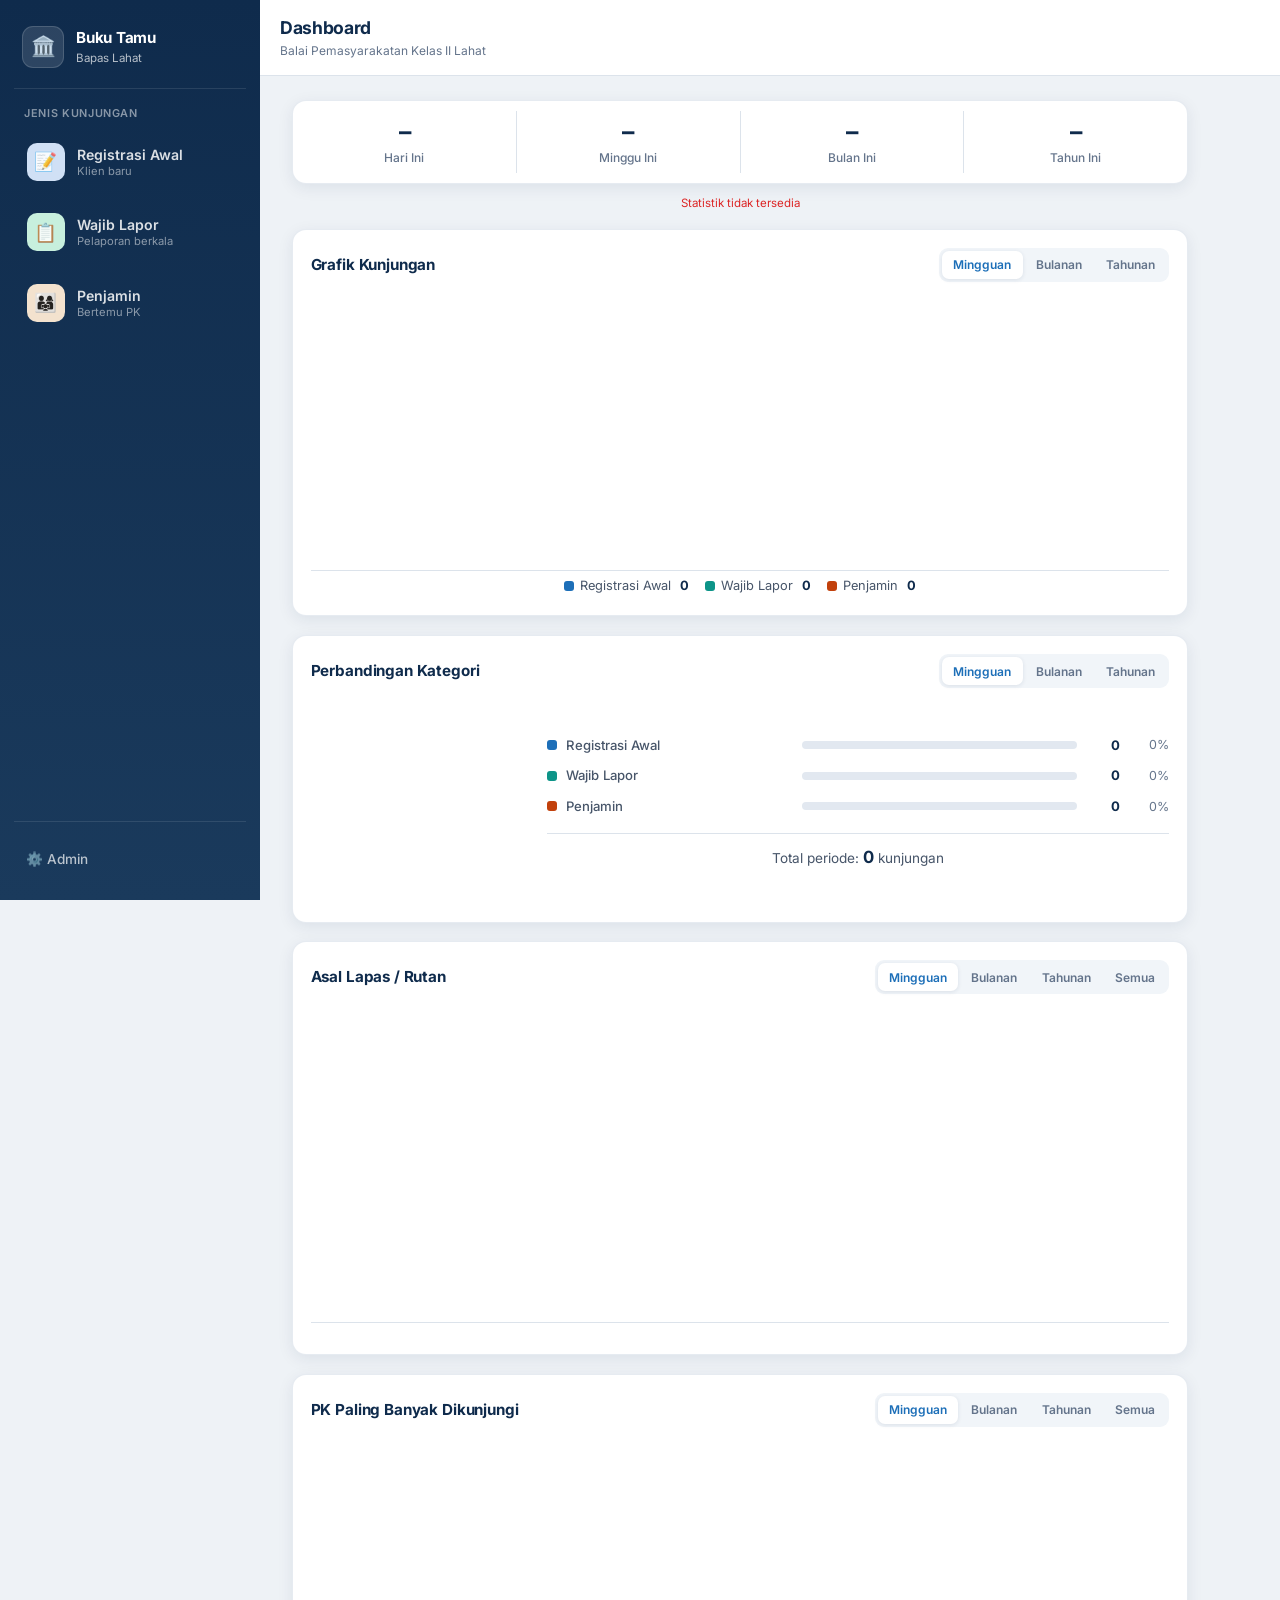
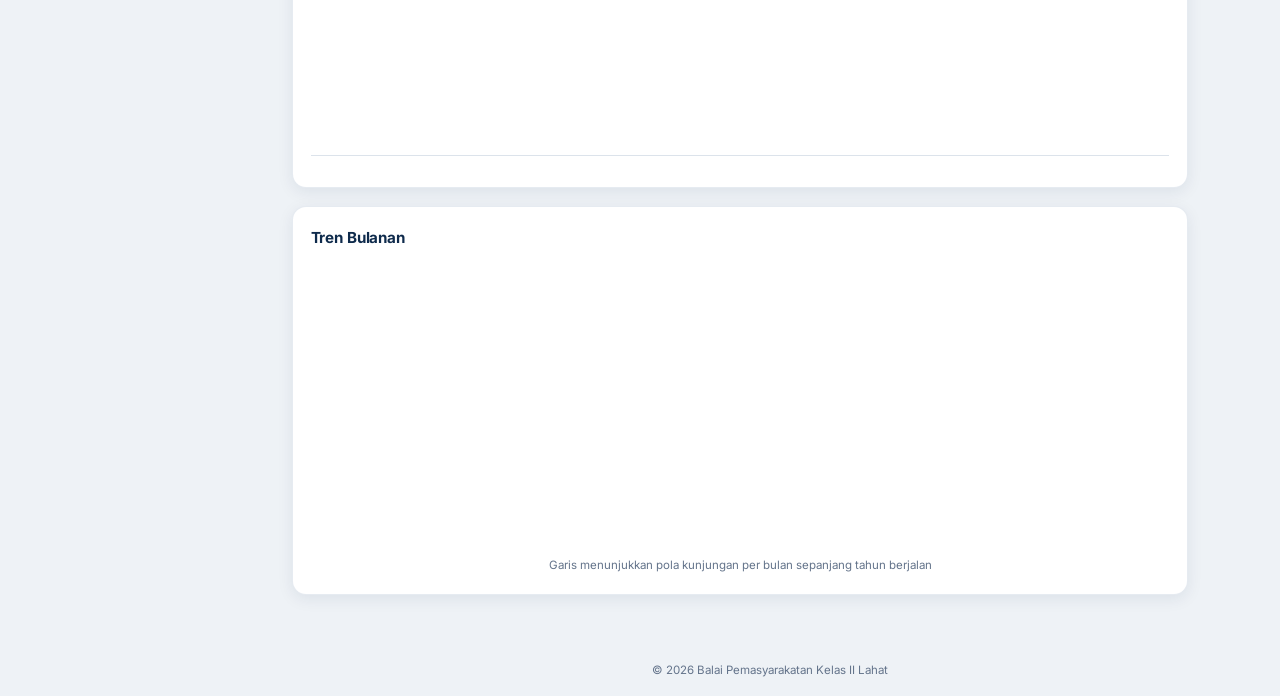
==== index.html @ 12217d88 "Add files via upload" ====
<!DOCTYPE html>
<html lang="id">
<head>
  <meta charset="UTF-8" />
  <meta name="viewport" content="width=device-width, initial-scale=1.0, maximum-scale=1.0" />
  <title>Buku Tamu Online - Bapas Lahat</title>
  <link rel="stylesheet" href="css/style.css" />
  <link rel="preconnect" href="https://fonts.googleapis.com">
  <link rel="preconnect" href="https://fonts.gstatic.com" crossorigin>
  <link href="https://fonts.googleapis.com/css2?family=Inter:wght@400;500;600;700&display=swap" rel="stylesheet">
  <script src="https://cdn.jsdelivr.net/npm/chart.js@4.4.1/dist/chart.umd.min.js"></script>
</head>
<body>
  <div class="layout">
    <!-- Sidebar kiri -->
    <aside class="sidebar" id="sidebar">
      <div class="sidebar-brand">
        <div class="logo-icon">🏛️</div>
        <div class="brand-text">
          <strong>Buku Tamu</strong>
          <span>Bapas Lahat</span>
        </div>
      </div>

      <p class="sidebar-section-label">Jenis Kunjungan</p>
      <nav class="sidebar-nav">
        <button type="button" class="side-nav-btn" data-type="registrasi">
          <span class="side-icon reg">📝</span>
          <span class="side-text">
            <span class="side-title">Registrasi Awal</span>
            <span class="side-desc">Klien baru</span>
          </span>
        </button>
        <button type="button" class="side-nav-btn" data-type="wajib-lapor">
          <span class="side-icon wajib">📋</span>
          <span class="side-text">
            <span class="side-title">Wajib Lapor</span>
            <span class="side-desc">Pelaporan berkala</span>
          </span>
        </button>
        <button type="button" class="side-nav-btn" data-type="keluarga">
          <span class="side-icon kel">👨‍👩‍👧</span>
          <span class="side-text">
            <span class="side-title">Penjamin</span>
            <span class="side-desc">Bertemu PK</span>
          </span>
        </button>
      </nav>

      <div class="sidebar-footer">
        <a href="admin/index.html" class="side-admin-link">⚙️ Admin</a>
      </div>
    </aside>

    <!-- Overlay mobile -->
    <div class="sidebar-overlay" id="sidebar-overlay"></div>

    <!-- Konten utama -->
    <div class="main-panel">
      <header class="topbar">
        <button type="button" class="menu-toggle" id="menu-toggle" aria-label="Menu">☰</button>
        <div class="topbar-title">
          <h1 id="page-title">Dashboard</h1>
          <p class="topbar-sub">Balai Pemasyarakatan Kelas II Lahat</p>
        </div>
      </header>

      <main class="main-content">
        <!-- Welcome / Dashboard -->
        <section id="welcome-screen" class="screen active">
          <div class="stats-bar" id="stats-bar">
            <div class="stat-item">
              <span class="stat-value" id="stat-today">–</span>
              <span class="stat-label">Hari Ini</span>
            </div>
            <div class="stat-divider"></div>
            <div class="stat-item">
              <span class="stat-value" id="stat-week">–</span>
              <span class="stat-label">Minggu Ini</span>
            </div>
            <div class="stat-divider"></div>
            <div class="stat-item">
              <span class="stat-value" id="stat-month">–</span>
              <span class="stat-label">Bulan Ini</span>
            </div>
            <div class="stat-divider"></div>
            <div class="stat-item">
              <span class="stat-value" id="stat-year">–</span>
              <span class="stat-label">Tahun Ini</span>
            </div>
          </div>
          <p class="stats-meta" id="stats-meta">Memuat statistik...</p>

          <div class="chart-card" id="chart-card">
            <div class="chart-header">
              <h3>Grafik Kunjungan</h3>
              <div class="period-tabs" id="period-tabs">
                <button type="button" class="period-tab active" data-period="week">Mingguan</button>
                <button type="button" class="period-tab" data-period="month">Bulanan</button>
                <button type="button" class="period-tab" data-period="year">Tahunan</button>
              </div>
            </div>
            <div class="chart-wrap">
              <canvas id="stats-chart"></canvas>
            </div>
            <div class="chart-legend-custom" id="chart-breakdown">
              <div class="bd-item">
                <span class="bd-dot" style="background:#1d6fb8"></span>
                <span class="bd-label">Registrasi Awal</span>
                <span class="bd-value" id="bd-reg">0</span>
              </div>
              <div class="bd-item">
                <span class="bd-dot" style="background:#0d9488"></span>
                <span class="bd-label">Wajib Lapor</span>
                <span class="bd-value" id="bd-wajib">0</span>
              </div>
              <div class="bd-item">
                <span class="bd-dot" style="background:#c2410c"></span>
                <span class="bd-label">Penjamin</span>
                <span class="bd-value" id="bd-kel">0</span>
              </div>
            </div>
          </div>

          <div class="chart-card" id="compare-card">
            <div class="chart-header">
              <h3>Perbandingan Kategori</h3>
              <div class="period-tabs" id="compare-tabs">
                <button type="button" class="period-tab active" data-compare="week">Mingguan</button>
                <button type="button" class="period-tab" data-compare="month">Bulanan</button>
                <button type="button" class="period-tab" data-compare="year">Tahunan</button>
              </div>
            </div>
            <div class="compare-body">
              <div class="chart-wrap chart-wrap-doughnut">
                <canvas id="compare-chart"></canvas>
              </div>
              <div class="compare-stats" id="compare-stats">
                <div class="cmp-row">
                  <span class="cmp-dot" style="background:#1d6fb8"></span>
                  <span class="cmp-name">Registrasi Awal</span>
                  <span class="cmp-bar-wrap"><span class="cmp-bar" id="cmp-bar-reg" style="background:#1d6fb8;width:0%"></span></span>
                  <span class="cmp-num" id="cmp-reg">0</span>
                  <span class="cmp-pct" id="cmp-pct-reg">0%</span>
                </div>
                <div class="cmp-row">
                  <span class="cmp-dot" style="background:#0d9488"></span>
                  <span class="cmp-name">Wajib Lapor</span>
                  <span class="cmp-bar-wrap"><span class="cmp-bar" id="cmp-bar-wajib" style="background:#0d9488;width:0%"></span></span>
                  <span class="cmp-num" id="cmp-wajib">0</span>
                  <span class="cmp-pct" id="cmp-pct-wajib">0%</span>
                </div>
                <div class="cmp-row">
                  <span class="cmp-dot" style="background:#c2410c"></span>
                  <span class="cmp-name">Penjamin</span>
                  <span class="cmp-bar-wrap"><span class="cmp-bar" id="cmp-bar-kel" style="background:#c2410c;width:0%"></span></span>
                  <span class="cmp-num" id="cmp-kel">0</span>
                  <span class="cmp-pct" id="cmp-pct-kel">0%</span>
                </div>
                <div class="cmp-total">
                  Total periode: <strong id="cmp-total">0</strong> kunjungan
                </div>
              </div>
            </div>
          </div>

          <!-- Statistik Lapas/Rutan -->
          <div class="chart-card" id="lapas-stats-card">
            <div class="chart-header">
              <h3>Asal Lapas / Rutan</h3>
              <div class="period-tabs" id="lapas-stats-tabs">
                <button type="button" class="period-tab active" data-lapas-period="week">Mingguan</button>
                <button type="button" class="period-tab" data-lapas-period="month">Bulanan</button>
                <button type="button" class="period-tab" data-lapas-period="year">Tahunan</button>
                <button type="button" class="period-tab" data-lapas-period="all">Semua</button>
              </div>
            </div>
            <div class="chart-wrap chart-wrap-pk">
              <canvas id="lapas-stats-chart"></canvas>
            </div>
            <div class="pk-rank-list" id="lapas-rank-list"></div>
          </div>

          <!-- Statistik PK -->
          <div class="chart-card" id="pk-stats-card">
            <div class="chart-header">
              <h3>PK Paling Banyak Dikunjungi</h3>
              <div class="period-tabs" id="pk-stats-tabs">
                <button type="button" class="period-tab active" data-pk-period="week">Mingguan</button>
                <button type="button" class="period-tab" data-pk-period="month">Bulanan</button>
                <button type="button" class="period-tab" data-pk-period="year">Tahunan</button>
                <button type="button" class="period-tab" data-pk-period="all">Semua</button>
              </div>
            </div>
            <div class="chart-wrap chart-wrap-pk">
              <canvas id="pk-stats-chart"></canvas>
            </div>
            <div class="pk-rank-list" id="pk-rank-list"></div>
          </div>

          <div class="chart-card" id="trend-card">
            <div class="chart-header">
              <h3>Tren Bulanan <span class="chart-year-label" id="trend-year-label"></span></h3>
            </div>
            <div class="chart-wrap chart-wrap-trend">
              <canvas id="trend-chart"></canvas>
            </div>
            <p class="trend-hint">Garis menunjukkan pola kunjungan per bulan sepanjang tahun berjalan</p>
          </div>
        </section>

        <!-- Form -->
        <section id="form-screen" class="screen">
          <div class="form-card">
            <div class="form-header">
              <button type="button" class="btn-back" id="btn-back">← Kembali ke Dashboard</button>
              <h2 id="form-title">Form Kunjungan</h2>
            </div>
            <form id="guest-form" autocomplete="off">
              <input type="hidden" id="tipe_kunjungan" name="tipe_kunjungan" />

              <div class="form-group">
                <label for="nama">Nama Lengkap <span class="required">*</span></label>
                <input type="text" id="nama" name="nama" required placeholder="Masukkan nama lengkap" />
              </div>

              <div class="form-group">
                <label for="no_hp">No. HP / WhatsApp</label>
                <input type="tel" id="no_hp" name="no_hp" placeholder="08xxxxxxxxxx" />
              </div>

              <div id="dynamic-fields"></div>

              <div class="form-group" id="pk-picker-wrap">
                <label>Pembimbing Kemasyarakatan (PK) <span class="required" id="pk-req-mark" style="display:none">*</span></label>
                <input type="hidden" id="pk_tujuan" name="pk_tujuan" value="" />
                <button type="button" class="pk-trigger" id="pk-trigger">
                  <div class="pk-trigger-empty" id="pk-trigger-empty">
                    <span class="pk-trigger-icon">👤</span>
                    <span>Pilih PK</span>
                  </div>
                  <div class="pk-trigger-selected" id="pk-trigger-selected" style="display:none">
                    <img id="pk-trigger-foto" src="" alt="" />
                    <span id="pk-trigger-name"></span>
                    <span class="pk-trigger-change">Ganti</span>
                  </div>
                </button>
              </div>

              <div class="form-group">
                <label for="keperluan">Keperluan / Tujuan <span class="required">*</span></label>
                <textarea id="keperluan" name="keperluan" rows="3" required placeholder="Jelaskan keperluan kunjungan..."></textarea>
              </div>

              <div class="form-group">
                <label for="catatan">Catatan Tambahan <span class="opt-label">(opsional)</span></label>
                <textarea id="catatan" name="catatan" rows="2" placeholder="Catatan lain jika ada..."></textarea>
              </div>

              <div class="form-group">
                <label>Foto Wajah Pengunjung <span class="required">*</span></label>
                <p class="field-hint">Ambil foto dengan kamera perangkat di loket (pengunjung tidak perlu punya HP)</p>
                <div class="camera-box" id="camera-box">
                  <video id="camera-video" autoplay playsinline muted></video>
                  <canvas id="camera-canvas" style="display:none"></canvas>
                  <img id="camera-preview" alt="Foto wajah" style="display:none" />
                  <div class="camera-placeholder" id="camera-placeholder">
                    <span>📷</span>
                    <p>Kamera belum aktif</p>
                  </div>
                </div>
                <div class="camera-actions">
                  <button type="button" class="btn-outline-sm" id="btn-start-camera">Aktifkan Kamera</button>
                  <button type="button" class="btn-outline-sm primary-outline" id="btn-capture" style="display:none">Ambil Foto</button>
                  <button type="button" class="btn-outline-sm" id="btn-retake" style="display:none">Ambil Ulang</button>
                </div>
                <input type="hidden" id="foto_wajah" name="foto_wajah" value="" />
              </div>

              <div class="form-group">
                <label>Tanda Tangan Pengunjung <span class="opt-label">(opsional)</span></label>
                <div class="sign-pad-wrap">
                  <canvas id="sign-pad" width="400" height="160"></canvas>
                  <div class="sign-pad-actions">
                    <button type="button" class="btn-outline-sm" id="sign-clear">Hapus Tanda Tangan</button>
                    <span class="sign-hint">Tanda tangani di kotak di atas (jari/mouse)</span>
                  </div>
                </div>
                <input type="hidden" id="tanda_tangan" name="tanda_tangan" value="" />
              </div>

              <div class="form-actions">
                <button type="submit" class="btn-submit">
                  <span class="btn-text">Simpan Data Kunjungan</span>
                  <span class="btn-loading" style="display:none">Menyimpan...</span>
                </button>
              </div>
            </form>
          </div>
        </section>

        <!-- Success -->
        <section id="success-screen" class="screen">
          <div class="success-card">
            <div class="success-icon">✓</div>
            <h2>Data Berhasil Disimpan</h2>
            <p id="success-message">Terima kasih. Data kunjungan Anda telah tercatat.</p>
            
            <div class="bukti-card" id="bukti-card">
              <div class="bukti-header">
                <strong>BUKTI KEDATANGAN</strong>
                <span>Bapas Kelas II Lahat</span>
              </div>
              <div class="success-info" id="success-info"></div>
              <div class="bukti-footer">
                <p>Kode: <strong id="bukti-kode">—</strong></p>
                <p class="bukti-note">Simpan atau cetak bukti ini sebagai tanda kehadiran.</p>
              </div>
            </div>

            <div class="bukti-actions">
              <button type="button" class="btn-primary" id="btn-print-bukti">🖨️ Cetak / Simpan PDF</button>
              <button type="button" class="btn-outline-full" id="btn-new">Kembali ke Dashboard</button>
            </div>
          </div>
        </section>
      </main>

      <footer class="footer">
        <p>© 2026 Balai Pemasyarakatan Kelas II Lahat</p>
      </footer>
    </div>
  </div>

  <!-- PK Popup Modal -->
  <div class="pk-modal" id="pk-modal" aria-hidden="true">
    <div class="pk-modal-backdrop" id="pk-modal-backdrop"></div>
    <div class="pk-modal-sheet">
      <div class="pk-modal-header">
        <h3>Pilih Pembimbing Kemasyarakatan</h3>
        <button type="button" class="pk-modal-close" id="pk-modal-close" aria-label="Tutup">×</button>
      </div>
      <div class="pk-carousel" id="pk-carousel">
        <button type="button" class="pk-nav pk-nav-prev" id="pk-prev" aria-label="Sebelumnya">‹</button>
        <div class="pk-slide-area">
          <div class="pk-slide-inner" id="pk-slide-inner">
            <div class="pk-slide-foto-wrap">
              <img id="pk-slide-foto" src="" alt="" />
              <div class="pk-slide-fallback" id="pk-slide-fallback"></div>
            </div>
            <p class="pk-slide-name" id="pk-slide-name"></p>
            <p class="pk-slide-counter" id="pk-slide-counter"></p>
          </div>
        </div>
        <button type="button" class="pk-nav pk-nav-next" id="pk-next" aria-label="Berikutnya">›</button>
      </div>
      <div class="pk-dots" id="pk-dots"></div>
      <button type="button" class="btn-submit pk-confirm" id="pk-confirm">Pilih PK Ini</button>
    </div>
  </div>

  <script src="js/config.js"></script>
  <script src="js/app.js"></script>
</body>
</html>
---- css/style.css ----
:root {
  --primary: #0f2b4c;
  --accent: #1d6fb8;
  --accent-soft: #e8f2fb;
  --success: #1a7a4c;
  --success-bg: #e6f6ee;
  --bg: #eef2f6;
  --card: #ffffff;
  --text: #1e293b;
  --text-secondary: #475569;
  --text-muted: #64748b;
  --border: #dce3eb;
  --shadow: 0 4px 16px rgba(15, 43, 76, 0.08);
  --shadow-lg: 0 12px 40px rgba(15, 43, 76, 0.15);
  --radius: 14px;
  --sidebar-w: 260px;
}

* { margin: 0; padding: 0; box-sizing: border-box; }
html { -webkit-text-size-adjust: 100%; }

body {
  font-family: 'Inter', -apple-system, BlinkMacSystemFont, 'Segoe UI', sans-serif;
  background: var(--bg);
  color: var(--text);
  min-height: 100vh;
  line-height: 1.55;
  font-size: 15px;
  -webkit-font-smoothing: antialiased;
}

/* ===== LAYOUT + SIDEBAR ===== */
.layout {
  display: flex;
  min-height: 100vh;
}

.sidebar {
  width: var(--sidebar-w);
  background: linear-gradient(180deg, #0f2b4c 0%, #1a3a5c 100%);
  color: white;
  display: flex;
  flex-direction: column;
  padding: 1.25rem 0.9rem;
  position: fixed;
  top: 0; left: 0; bottom: 0;
  z-index: 50;
  transition: transform 0.3s cubic-bezier(0.22, 1, 0.36, 1);
}

.sidebar-brand {
  display: flex;
  align-items: center;
  gap: 0.75rem;
  padding: 0.35rem 0.5rem 1.25rem;
  border-bottom: 1px solid rgba(255,255,255,0.1);
  margin-bottom: 1rem;
}
.sidebar-brand .logo-icon {
  width: 42px; height: 42px;
  background: rgba(255,255,255,0.12);
  border: 1px solid rgba(255,255,255,0.15);
  border-radius: 11px;
  display: flex; align-items: center; justify-content: center;
  font-size: 1.25rem;
  flex-shrink: 0;
}
.brand-text {
  display: flex;
  flex-direction: column;
  gap: 1px;
}
.brand-text strong {
  font-size: 0.95rem;
  font-weight: 700;
  letter-spacing: -0.02em;
}
.brand-text span {
  font-size: 0.72rem;
  opacity: 0.7;
}

.sidebar-section-label {
  font-size: 0.68rem;
  text-transform: uppercase;
  letter-spacing: 0.06em;
  opacity: 0.5;
  padding: 0 0.6rem;
  margin-bottom: 0.5rem;
  font-weight: 600;
}

.sidebar-nav {
  display: flex;
  flex-direction: column;
  gap: 0.4rem;
  flex: 1;
}

.side-nav-btn {
  display: flex;
  align-items: center;
  gap: 0.75rem;
  width: 100%;
  text-align: left;
  padding: 0.75rem 0.7rem;
  background: transparent;
  border: 1.5px solid transparent;
  border-radius: 11px;
  cursor: pointer;
  font-family: inherit;
  color: rgba(255,255,255,0.85);
  transition: all 0.18s;
}
.side-nav-btn:hover {
  background: rgba(255,255,255,0.1);
  color: white;
}
.side-nav-btn:active {
  transform: scale(0.98);
}
.side-nav-btn.active {
  background: rgba(255,255,255,0.14);
  border-color: rgba(255,255,255,0.2);
  color: white;
}

.side-icon {
  width: 38px; height: 38px;
  border-radius: 10px;
  display: flex; align-items: center; justify-content: center;
  font-size: 1.15rem;
  flex-shrink: 0;
}
.side-icon.reg { background: rgba(219, 234, 254, 0.95); }
.side-icon.wajib { background: rgba(209, 250, 229, 0.95); }
.side-icon.kel { background: rgba(255, 237, 213, 0.95); }

.side-text {
  display: flex;
  flex-direction: column;
  gap: 1px;
  min-width: 0;
}
.side-title {
  font-weight: 600;
  font-size: 0.88rem;
}
.side-desc {
  font-size: 0.7rem;
  opacity: 0.6;
}

.sidebar-footer {
  padding-top: 1rem;
  border-top: 1px solid rgba(255,255,255,0.1);
  margin-top: auto;
}
.side-admin-link {
  display: flex;
  align-items: center;
  gap: 0.5rem;
  padding: 0.65rem 0.7rem;
  color: rgba(255,255,255,0.7);
  text-decoration: none;
  font-size: 0.85rem;
  font-weight: 500;
  border-radius: 9px;
  transition: all 0.15s;
}
.side-admin-link:hover {
  background: rgba(255,255,255,0.1);
  color: white;
}

.sidebar-overlay {
  display: none;
  position: fixed;
  inset: 0;
  background: rgba(15, 43, 76, 0.45);
  z-index: 40;
  backdrop-filter: blur(2px);
}
.sidebar-overlay.show {
  display: block;
}

/* Main panel */
.main-panel {
  flex: 1;
  margin-left: var(--sidebar-w);
  min-height: 100vh;
  display: flex;
  flex-direction: column;
  max-width: 100%;
}

.topbar {
  background: white;
  border-bottom: 1px solid var(--border);
  padding: 0.9rem 1.25rem;
  display: flex;
  align-items: center;
  gap: 0.85rem;
  position: sticky;
  top: 0;
  z-index: 30;
}
.menu-toggle {
  display: none;
  width: 40px; height: 40px;
  border: 1.5px solid var(--border);
  background: #f8fafc;
  border-radius: 10px;
  font-size: 1.2rem;
  cursor: pointer;
  color: var(--text);
  font-family: inherit;
  align-items: center;
  justify-content: center;
}
.topbar-title h1 {
  font-size: 1.1rem;
  font-weight: 700;
  color: var(--primary);
  letter-spacing: -0.02em;
}
.topbar-sub {
  font-size: 0.75rem;
  color: var(--text-muted);
}

.main-content {
  flex: 1;
  padding: 1.25rem 1.25rem 1.5rem;
  max-width: 960px;
  width: 100%;
}

.screen { display: none; }
.screen.active {
  display: block;
  animation: fadeUp 0.35s cubic-bezier(0.22, 1, 0.36, 1);
}
@keyframes fadeUp {
  from { opacity: 0; transform: translateY(12px); }
  to { opacity: 1; transform: translateY(0); }
}


.footer {
  text-align: center;
  padding: 1rem;
  font-size: 0.72rem;
  color: var(--text-muted);
}

/* Mobile: sidebar drawer */
@media (max-width: 860px) {
  .sidebar {
    transform: translateX(-100%);
  }
  .sidebar.open {
    transform: translateX(0);
  }
  .main-panel {
    margin-left: 0;
  }
  .menu-toggle {
    display: flex;
  }
  .main-content {
    padding: 1rem;
  }
}

@media (min-width: 1100px) {
  .main-content {
    padding: 1.5rem 2rem 2rem;
  }
}

/* ===== Stats bar (welcome) ===== */
.stats-bar {
  display: flex;
  align-items: stretch;
  background: var(--card);
  border-radius: var(--radius);
  box-shadow: var(--shadow);
  border: 1px solid rgba(220,227,235,0.7);
  margin-bottom: 0.5rem;
  overflow: hidden;
}
.stat-item {
  flex: 1;
  display: flex;
  flex-direction: column;
  align-items: center;
  justify-content: center;
  padding: 0.85rem 0.35rem;
  gap: 0.15rem;
  min-width: 0;
}
.stat-value {
  font-size: 1.35rem;
  font-weight: 700;
  color: var(--primary);
  letter-spacing: -0.03em;
  line-height: 1.2;
}
.stat-label {
  font-size: 0.68rem;
  color: var(--text-muted);
  font-weight: 500;
  text-align: center;
  white-space: nowrap;
}
.stat-divider {
  width: 1px;
  background: var(--border);
  margin: 0.65rem 0;
  flex-shrink: 0;
}
.stats-meta {
  text-align: center;
  font-size: 0.72rem;
  color: var(--text-muted);
  margin-bottom: 1rem;
  min-height: 1em;
}
.stats-meta.error {
  color: #dc2626;
}

/* ===== Chart card ===== */
.chart-card {
  background: var(--card);
  border-radius: var(--radius);
  box-shadow: var(--shadow);
  border: 1px solid rgba(220,227,235,0.7);
  padding: 1.15rem 1.1rem 1.2rem;
  margin-bottom: 1.15rem;
}
.chart-header {
  display: flex;
  flex-wrap: wrap;
  align-items: center;
  justify-content: space-between;
  gap: 0.65rem;
  margin-bottom: 0.9rem;
}
.chart-header h3 {
  font-size: 0.95rem;
  font-weight: 700;
  color: var(--primary);
  letter-spacing: -0.01em;
}
.period-tabs {
  display: flex;
  background: #f1f5f9;
  border-radius: 9px;
  padding: 3px;
  gap: 2px;
}
.period-tab {
  border: none;
  background: transparent;
  padding: 0.4rem 0.7rem;
  font-size: 0.75rem;
  font-weight: 600;
  color: var(--text-muted);
  border-radius: 7px;
  cursor: pointer;
  font-family: inherit;
  transition: all 0.18s;
}
.period-tab:hover {
  color: var(--text);
}
.period-tab.active {
  background: white;
  color: var(--accent);
  box-shadow: 0 1px 4px rgba(15,43,76,0.1);
}
.chart-wrap {
  position: relative;
  width: 100%;
  height: 220px;
  margin-bottom: 0.85rem;
}
@media (min-width: 768px) {
  .chart-wrap { height: 260px; }
}
.chart-legend-custom {
  display: flex;
  flex-wrap: wrap;
  gap: 0.5rem 1rem;
  justify-content: center;
  padding-top: 0.35rem;
  border-top: 1px solid var(--border);
}
.bd-item {
  display: flex;
  align-items: center;
  gap: 0.4rem;
  font-size: 0.8rem;
}
.bd-dot {
  width: 10px;
  height: 10px;
  border-radius: 3px;
  flex-shrink: 0;
}
.bd-label {
  color: var(--text-secondary);
}
.bd-value {
  font-weight: 700;
  color: var(--primary);
  margin-left: 0.15rem;
}


@media (min-width: 768px) {
  .stats-bar {
    margin-bottom: 0.65rem;
  }
  .stat-value {
    font-size: 1.55rem;
  }
  .stat-label {
    font-size: 0.75rem;
  }
  .stat-item {
    padding: 1rem 0.5rem;
  }
}

/* ===== Welcome ===== */
.welcome-card {
  background: var(--card);
  border-radius: var(--radius);
  padding: 1.5rem 1.3rem;
  box-shadow: var(--shadow);
  border: 1px solid rgba(220,227,235,0.7);
}
.welcome-card h2 {
  font-size: 1.28rem;
  font-weight: 700;
  color: var(--primary);
  letter-spacing: -0.02em;
  margin-bottom: 0.2rem;
}
.welcome-text {
  color: var(--text-muted);
  margin-bottom: 1.3rem;
  font-size: 0.9rem;
}
.category-grid {
  display: flex;
  flex-direction: column;
  gap: 0.7rem;
}
.category-btn {
  display: flex;
  align-items: center;
  gap: 1rem;
  text-align: left;
  padding: 1rem 1.1rem;
  background: #f8fafc;
  border: 1.5px solid var(--border);
  border-radius: 11px;
  cursor: pointer;
  transition: all 0.2s ease;
  font-family: inherit;
  width: 100%;
}
.category-btn:hover {
  border-color: var(--accent);
  background: var(--accent-soft);
  box-shadow: 0 4px 14px rgba(29,111,184,0.12);
  transform: translateY(-1px);
}
.cat-icon-wrap {
  width: 44px; height: 44px;
  border-radius: 11px;
  display: flex; align-items: center; justify-content: center;
  font-size: 1.3rem;
  flex-shrink: 0;
}
.cat-icon-wrap.reg { background: #dbeafe; }
.cat-icon-wrap.wajib { background: #d1fae5; }
.cat-icon-wrap.kel { background: #ffedd5; }
.cat-text { display: flex; flex-direction: column; gap: 0.1rem; min-width: 0; }
.cat-title { font-weight: 600; font-size: 0.97rem; color: var(--text); }
.cat-desc { font-size: 0.8rem; color: var(--text-muted); }
.cat-arrow {
  margin-left: auto;
  color: var(--text-muted);
  font-size: 1.1rem;
  opacity: 0.45;
  transition: all 0.2s;
}
.category-btn:hover .cat-arrow { opacity: 1; color: var(--accent); transform: translateX(3px); }

/* ===== Form ===== */
.form-card {
  background: var(--card);
  border-radius: var(--radius);
  padding: 1.35rem 1.25rem 1.5rem;
  box-shadow: var(--shadow);
  border: 1px solid rgba(220,227,235,0.7);
}
.form-header {
  margin-bottom: 1.25rem;
  padding-bottom: 0.95rem;
  border-bottom: 1px solid var(--border);
}
.btn-back {
  background: none; border: none;
  color: var(--accent);
  font-size: 0.85rem; font-weight: 500;
  cursor: pointer; padding: 0;
  margin-bottom: 0.4rem;
  font-family: inherit;
}
.btn-back:hover { text-decoration: underline; }
.form-header h2 {
  font-size: 1.12rem;
  font-weight: 700;
  color: var(--primary);
  letter-spacing: -0.02em;
}
.form-group { margin-bottom: 1rem; }
.form-row {
  display: grid;
  grid-template-columns: 1fr 1fr;
  gap: 0.75rem;
}
@media (max-width: 420px) {
  .form-row { grid-template-columns: 1fr; }
}
label {
  display: block;
  font-size: 0.8rem;
  font-weight: 560;
  margin-bottom: 0.35rem;
  color: var(--text-secondary);
}
.required { color: #dc2626; }
.opt-label { font-weight: 400; color: var(--text-muted); }

input[type="text"],
input[type="tel"],
input[type="date"],
input[type="password"],
select,
textarea {
  width: 100%;
  padding: 0.72rem 0.9rem;
  border: 1.5px solid var(--border);
  border-radius: 9px;
  font-size: 0.92rem;
  font-family: inherit;
  color: var(--text);
  background: #fff;
  transition: border-color 0.18s, box-shadow 0.18s;
  appearance: none;
  -webkit-appearance: none;
}
input:hover, select:hover, textarea:hover { border-color: #b8c4d4; }
input:focus, select:focus, textarea:focus {
  outline: none;
  border-color: var(--accent);
  box-shadow: 0 0 0 3.5px rgba(29,111,184,0.13);
}
textarea { resize: vertical; min-height: 72px; }
select {
  background-image: url("data:image/svg+xml,%3Csvg xmlns='http://www.w3.org/2000/svg' width='12' height='12' viewBox='0 0 12 12'%3E%3Cpath fill='%2364748b' d='M6 8L1 3h10z'/%3E%3C/svg%3E");
  background-repeat: no-repeat;
  background-position: right 0.9rem center;
  padding-right: 2.2rem;
}

.form-actions { margin-top: 1.4rem; }

.btn-submit, .btn-primary {
  width: 100%;
  padding: 0.88rem 1.25rem;
  background: linear-gradient(180deg, #1a4a7a 0%, #0f2b4c 100%);
  color: white;
  border: none;
  border-radius: 10px;
  font-size: 0.95rem;
  font-weight: 600;
  cursor: pointer;
  font-family: inherit;
  transition: all 0.2s;
  box-shadow: 0 2px 8px rgba(15,43,76,0.25);
}
.btn-submit:hover, .btn-primary:hover {
  background: linear-gradient(180deg, #1d5588 0%, #143557 100%);
  box-shadow: 0 4px 14px rgba(15,43,76,0.3);
  transform: translateY(-1px);
}
.btn-submit:active, .btn-primary:active { transform: translateY(0); }
.btn-submit:disabled { opacity: 0.65; cursor: not-allowed; transform: none; box-shadow: none; }

/* ===== PK Trigger (on form) ===== */
.pk-trigger {
  width: 100%;
  padding: 0;
  border: 2px dashed var(--border);
  border-radius: 12px;
  background: #f8fafc;
  cursor: pointer;
  font-family: inherit;
  transition: all 0.2s;
  overflow: hidden;
  min-height: 64px;
}
.pk-trigger:hover {
  border-color: var(--accent);
  background: var(--accent-soft);
}
.pk-trigger.has-value {
  border-style: solid;
  border-color: var(--accent);
  background: #fff;
}
.pk-trigger-empty {
  display: flex;
  align-items: center;
  justify-content: center;
  gap: 0.5rem;
  padding: 1rem;
  color: var(--text-muted);
  font-weight: 500;
  font-size: 0.92rem;
}
.pk-trigger-icon { font-size: 1.3rem; }
.pk-trigger-selected {
  display: flex;
  align-items: center;
  gap: 0.85rem;
  padding: 0.55rem 0.9rem 0.55rem 0.55rem;
}
.pk-trigger-selected img {
  width: 48px; height: 48px;
  border-radius: 50%;
  object-fit: cover;
  object-position: center top;
  box-shadow: 0 2px 6px rgba(0,0,0,0.12);
}
.pk-trigger-selected span:first-of-type {
  font-weight: 600;
  font-size: 1rem;
  color: var(--text);
  flex: 1;
  text-align: left;
}
.pk-trigger-change {
  font-size: 0.78rem;
  color: var(--accent);
  font-weight: 500;
}

/* ===== Success ===== */
.success-card {
  background: var(--card);
  border-radius: var(--radius);
  padding: 2.1rem 1.4rem 1.7rem;
  text-align: center;
  box-shadow: var(--shadow);
  border: 1px solid rgba(220,227,235,0.7);
}
.success-icon {
  width: 64px; height: 64px;
  margin: 0 auto 1rem;
  background: var(--success-bg);
  border-radius: 50%;
  display: flex; align-items: center; justify-content: center;
  font-size: 1.8rem;
  color: var(--success);
  font-weight: 700;
}
.success-card h2 {
  color: var(--success);
  font-size: 1.22rem;
  font-weight: 700;
  margin-bottom: 0.35rem;
}
.success-card > p {
  color: var(--text-muted);
  margin-bottom: 1.15rem;
  font-size: 0.9rem;
}
.success-info {
  background: #f0fdf4;
  border: 1px solid #bbf7d0;
  border-radius: 10px;
  padding: 0.95rem 1.05rem;
  margin-bottom: 1.3rem;
  text-align: left;
  font-size: 0.875rem;
}
.success-info p {
  margin: 0.28rem 0;
  color: var(--text);
  display: flex; gap: 0.5rem;
}
.success-info strong {
  color: var(--success);
  min-width: 70px;
  font-weight: 600;
}

.footer {
  text-align: center;
  padding: 1rem;
  font-size: 0.72rem;
  color: var(--text-muted);
}

/* ===== PK MODAL / POPUP CAROUSEL ===== */
.pk-modal {
  position: fixed;
  inset: 0;
  z-index: 200;
  display: flex;
  align-items: flex-end;
  justify-content: center;
  pointer-events: none;
  opacity: 0;
  transition: opacity 0.25s ease;
}
.pk-modal.open {
  pointer-events: auto;
  opacity: 1;
}
.pk-modal-backdrop {
  position: absolute;
  inset: 0;
  background: rgba(15, 43, 76, 0.5);
  backdrop-filter: blur(4px);
}
.pk-modal-sheet {
  position: relative;
  width: 100%;
  max-width: 440px;
  background: white;
  border-radius: 20px 20px 0 0;
  padding: 1.2rem 1.25rem 1.5rem;
  box-shadow: var(--shadow-lg);
  transform: translateY(100%);
  transition: transform 0.32s cubic-bezier(0.22, 1, 0.36, 1);
  max-height: 92vh;
  overflow-y: auto;
}
.pk-modal.open .pk-modal-sheet {
  transform: translateY(0);
}

@media (min-width: 600px) {
  .pk-modal {
    align-items: center;
  }
  .pk-modal-sheet {
    border-radius: 18px;
    transform: translateY(24px) scale(0.96);
    max-width: 400px;
  }
  .pk-modal.open .pk-modal-sheet {
    transform: translateY(0) scale(1);
  }
}

.pk-modal-header {
  display: flex;
  justify-content: space-between;
  align-items: center;
  margin-bottom: 1.1rem;
}
.pk-modal-header h3 {
  font-size: 1.05rem;
  font-weight: 700;
  color: var(--primary);
}
.pk-modal-close {
  width: 34px; height: 34px;
  border: none;
  background: #f1f5f9;
  border-radius: 9px;
  font-size: 1.4rem;
  color: var(--text-muted);
  cursor: pointer;
  display: flex; align-items: center; justify-content: center;
  line-height: 1;
  transition: background 0.15s;
}
.pk-modal-close:hover { background: #e2e8f0; color: var(--text); }

/* Carousel */
.pk-carousel {
  display: flex;
  align-items: center;
  gap: 0.4rem;
  margin-bottom: 0.75rem;
}
.pk-nav {
  width: 40px; height: 40px;
  flex-shrink: 0;
  border: 1.5px solid var(--border);
  background: #f8fafc;
  border-radius: 50%;
  font-size: 1.5rem;
  color: var(--text-secondary);
  cursor: pointer;
  display: flex; align-items: center; justify-content: center;
  transition: all 0.15s;
  font-family: inherit;
  line-height: 1;
}
.pk-nav:hover {
  background: var(--accent-soft);
  border-color: var(--accent);
  color: var(--accent);
}
.pk-nav:active { transform: scale(0.92); }

.pk-slide-area {
  flex: 1;
  text-align: center;
  user-select: none;
  touch-action: pan-y;
  position: relative;
  overflow: hidden;
}
.pk-slide-foto-wrap {
  width: 160px;
  height: 160px;
  margin: 0 auto 0.85rem;
  border-radius: 50%;
  overflow: hidden;
  box-shadow: 0 6px 24px rgba(15,43,76,0.15);
  border: 4px solid #fff;
  background: #e2e8f0;
  position: relative;
}
@media (min-width: 400px) {
  .pk-slide-foto-wrap {
    width: 180px;
    height: 180px;
  }
}
.pk-slide-foto-wrap img {
  width: 100%;
  height: 100%;
  object-fit: cover;
  object-position: center top;
  display: block;
}
.pk-slide-fallback {
  position: absolute;
  inset: 0;
  display: none;
  align-items: center;
  justify-content: center;
  font-size: 2.5rem;
  font-weight: 700;
  color: white;
  background: #1d6fb8;
}
.pk-slide-name {
  font-size: 1.25rem;
  font-weight: 700;
  color: var(--primary);
  letter-spacing: -0.02em;
  margin-bottom: 0.2rem;
}
.pk-slide-counter {
  font-size: 0.8rem;
  color: var(--text-muted);
}


/* PK slide transition */
.pk-slide-area {
  position: relative;
  overflow: hidden;
}
.pk-slide-inner {
  transition: transform 0.35s cubic-bezier(0.22, 1, 0.36, 1), opacity 0.3s ease;
}
.pk-slide-inner.slide-out-left {
  transform: translateX(-40%);
  opacity: 0;
}
.pk-slide-inner.slide-out-right {
  transform: translateX(40%);
  opacity: 0;
}
.pk-slide-inner.slide-in-from-right {
  animation: slideInFromRight 0.35s cubic-bezier(0.22, 1, 0.36, 1);
}
.pk-slide-inner.slide-in-from-left {
  animation: slideInFromLeft 0.35s cubic-bezier(0.22, 1, 0.36, 1);
}
@keyframes slideInFromRight {
  from { transform: translateX(40%); opacity: 0; }
  to { transform: translateX(0); opacity: 1; }
}
@keyframes slideInFromLeft {
  from { transform: translateX(-40%); opacity: 0; }
  to { transform: translateX(0); opacity: 1; }
}
.pk-slide-foto-wrap {
  transition: transform 0.35s cubic-bezier(0.22, 1, 0.36, 1), opacity 0.3s ease;
}
.pk-slide-name {
  transition: opacity 0.25s ease, transform 0.3s ease;
}

.pk-dots {
  display: flex;
  justify-content: center;
  gap: 6px;
  flex-wrap: wrap;
  margin-bottom: 1.15rem;
  max-width: 100%;
  padding: 0 0.5rem;
}
.pk-dot {
  width: 8px; height: 8px;
  border-radius: 50%;
  background: #cbd5e1;
  border: none;
  padding: 0;
  cursor: pointer;
  transition: all 0.2s;
}
.pk-dot.active {
  background: var(--accent);
  width: 20px;
  border-radius: 4px;
}

.pk-confirm {
  margin-top: 0.25rem;
}

.chart-wrap-trend {
  height: 240px;
}
@media (min-width: 768px) {
  .chart-wrap-trend { height: 280px; }
}
.chart-year-label {
  font-weight: 500;
  color: var(--text-muted);
  font-size: 0.85rem;
}
.trend-hint {
  text-align: center;
  font-size: 0.72rem;
  color: var(--text-muted);
  margin-top: 0.35rem;
}

/* Perbandingan kategori */
.compare-body {
  display: flex;
  flex-direction: column;
  gap: 1rem;
}
@media (min-width: 640px) {
  .compare-body {
    flex-direction: row;
    align-items: center;
  }
  .chart-wrap-doughnut {
    flex: 0 0 200px;
    height: 200px !important;
  }
  .compare-stats {
    flex: 1;
  }
}
.chart-wrap-doughnut {
  height: 200px;
  max-width: 220px;
  margin: 0 auto;
}
.compare-stats {
  display: flex;
  flex-direction: column;
  gap: 0.65rem;
}
.cmp-row {
  display: grid;
  grid-template-columns: 12px 1fr 1.2fr 36px 42px;
  align-items: center;
  gap: 0.45rem;
  font-size: 0.82rem;
}
.cmp-dot {
  width: 10px;
  height: 10px;
  border-radius: 3px;
}
.cmp-name {
  color: var(--text-secondary);
  font-weight: 500;
  white-space: nowrap;
  overflow: hidden;
  text-overflow: ellipsis;
}
.cmp-bar-wrap {
  height: 8px;
  background: #e2e8f0;
  border-radius: 4px;
  overflow: hidden;
}
.cmp-bar {
  display: block;
  height: 100%;
  border-radius: 4px;
  transition: width 0.6s cubic-bezier(0.22, 1, 0.36, 1);
  min-width: 0;
}
.cmp-num {
  font-weight: 700;
  color: var(--primary);
  text-align: right;
}
.cmp-pct {
  color: var(--text-muted);
  text-align: right;
  font-size: 0.78rem;
}
.cmp-total {
  margin-top: 0.35rem;
  padding-top: 0.65rem;
  border-top: 1px solid var(--border);
  font-size: 0.85rem;
  color: var(--text-secondary);
  text-align: center;
}
.cmp-total strong {
  color: var(--primary);
  font-size: 1.05rem;
}

/* PK rank stats */
.chart-wrap-pk {
  height: 260px;
}
@media (min-width: 768px) {
  .chart-wrap-pk { height: 300px; }
}
.pk-rank-list {
  display: flex;
  flex-direction: column;
  gap: 0.45rem;
  margin-top: 0.75rem;
  padding-top: 0.75rem;
  border-top: 1px solid var(--border);
  max-height: 280px;
  overflow-y: auto;
}
.pk-rank-item {
  display: grid;
  grid-template-columns: 28px 1fr auto auto;
  align-items: center;
  gap: 0.55rem;
  padding: 0.4rem 0.35rem;
  border-radius: 8px;
  font-size: 0.84rem;
}
.pk-rank-item:hover {
  background: #f8fafc;
}
.pk-rank-no {
  width: 26px;
  height: 26px;
  border-radius: 7px;
  background: #f1f5f9;
  color: var(--text-muted);
  font-weight: 700;
  font-size: 0.75rem;
  display: flex;
  align-items: center;
  justify-content: center;
}
.pk-rank-item.top1 .pk-rank-no { background: #fef3c7; color: #b45309; }
.pk-rank-item.top2 .pk-rank-no { background: #e2e8f0; color: #475569; }
.pk-rank-item.top3 .pk-rank-no { background: #ffedd5; color: #c2410c; }
.pk-rank-name {
  font-weight: 600;
  color: var(--text);
}
.pk-rank-bar-wrap {
  width: 80px;
  height: 6px;
  background: #e2e8f0;
  border-radius: 3px;
  overflow: hidden;
}
@media (min-width: 500px) {
  .pk-rank-bar-wrap { width: 120px; }
}
.pk-rank-bar {
  height: 100%;
  background: var(--accent);
  border-radius: 3px;
  transition: width 0.5s ease;
}
.pk-rank-count {
  font-weight: 700;
  color: var(--primary);
  min-width: 1.5rem;
  text-align: right;
}
.pk-rank-empty {
  text-align: center;
  color: var(--text-muted);
  font-size: 0.85rem;
  padding: 1rem;
}

/* Signature pad */
.sign-pad-wrap {
  border: 1.5px solid var(--border);
  border-radius: 10px;
  overflow: hidden;
  background: #fafbfc;
}
#sign-pad {
  display: block;
  width: 100%;
  height: 160px;
  touch-action: none;
  cursor: crosshair;
  background: #fff;
}
.sign-pad-actions {
  display: flex;
  align-items: center;
  justify-content: space-between;
  gap: 0.5rem;
  padding: 0.5rem 0.65rem;
  background: #f8fafc;
  border-top: 1px solid var(--border);
  flex-wrap: wrap;
}
.btn-outline-sm {
  padding: 0.35rem 0.7rem;
  font-size: 0.78rem;
  font-weight: 500;
  border: 1.5px solid var(--border);
  background: white;
  border-radius: 7px;
  cursor: pointer;
  font-family: inherit;
  color: var(--text-secondary);
}
.btn-outline-sm:hover {
  border-color: #dc2626;
  color: #dc2626;
}
.sign-hint {
  font-size: 0.72rem;
  color: var(--text-muted);
}

/* Bukti kedatangan */
.bukti-card {
  text-align: left;
  border: 2px dashed #94a3b8;
  border-radius: 12px;
  padding: 1rem 1.1rem;
  margin-bottom: 1.25rem;
  background: #f8fafc;
}
.bukti-header {
  text-align: center;
  margin-bottom: 0.85rem;
  padding-bottom: 0.65rem;
  border-bottom: 1px solid var(--border);
}
.bukti-header strong {
  display: block;
  font-size: 1rem;
  color: var(--primary);
  letter-spacing: 0.04em;
}
.bukti-header span {
  font-size: 0.78rem;
  color: var(--text-muted);
}
.bukti-footer {
  margin-top: 0.75rem;
  padding-top: 0.65rem;
  border-top: 1px solid var(--border);
  font-size: 0.85rem;
}
.bukti-note {
  font-size: 0.75rem;
  color: var(--text-muted);
  margin-top: 0.35rem;
}
.bukti-actions {
  display: flex;
  flex-direction: column;
  gap: 0.55rem;
}
.btn-outline-full {
  width: 100%;
  padding: 0.8rem 1.25rem;
  background: white;
  color: var(--primary);
  border: 1.5px solid var(--border);
  border-radius: 10px;
  font-size: 0.95rem;
  font-weight: 600;
  cursor: pointer;
  font-family: inherit;
}
.btn-outline-full:hover {
  border-color: var(--accent);
  background: var(--accent-soft);
}

@media print {
  body * { visibility: hidden; }
  #bukti-card, #bukti-card * { visibility: visible; }
  #bukti-card {
    position: absolute;
    left: 0; top: 0;
    width: 100%;
    border: 2px solid #333;
    background: white;
    padding: 2rem;
  }
  .bukti-actions, .sidebar, .topbar, .footer { display: none !important; }
}

/* Camera capture */
.field-hint {
  font-size: 0.78rem;
  color: var(--text-muted);
  margin: -0.15rem 0 0.5rem;
}
.camera-box {
  position: relative;
  width: 100%;
  max-width: 320px;
  aspect-ratio: 3 / 4;
  background: #0f172a;
  border-radius: 12px;
  overflow: hidden;
  border: 2px solid var(--border);
  margin-bottom: 0.55rem;
}
#camera-video,
#camera-preview {
  width: 100%;
  height: 100%;
  object-fit: cover;
  display: block;
}
.camera-placeholder {
  position: absolute;
  inset: 0;
  display: flex;
  flex-direction: column;
  align-items: center;
  justify-content: center;
  color: rgba(255,255,255,0.6);
  gap: 0.35rem;
}
.camera-placeholder span { font-size: 2rem; }
.camera-placeholder p { font-size: 0.85rem; }
.camera-actions {
  display: flex;
  flex-wrap: wrap;
  gap: 0.45rem;
  margin-bottom: 0.25rem;
}
.btn-outline-sm.primary-outline {
  border-color: var(--accent);
  color: var(--accent);
  font-weight: 600;
}
.btn-outline-sm.primary-outline:hover {
  background: var(--accent-soft);
}
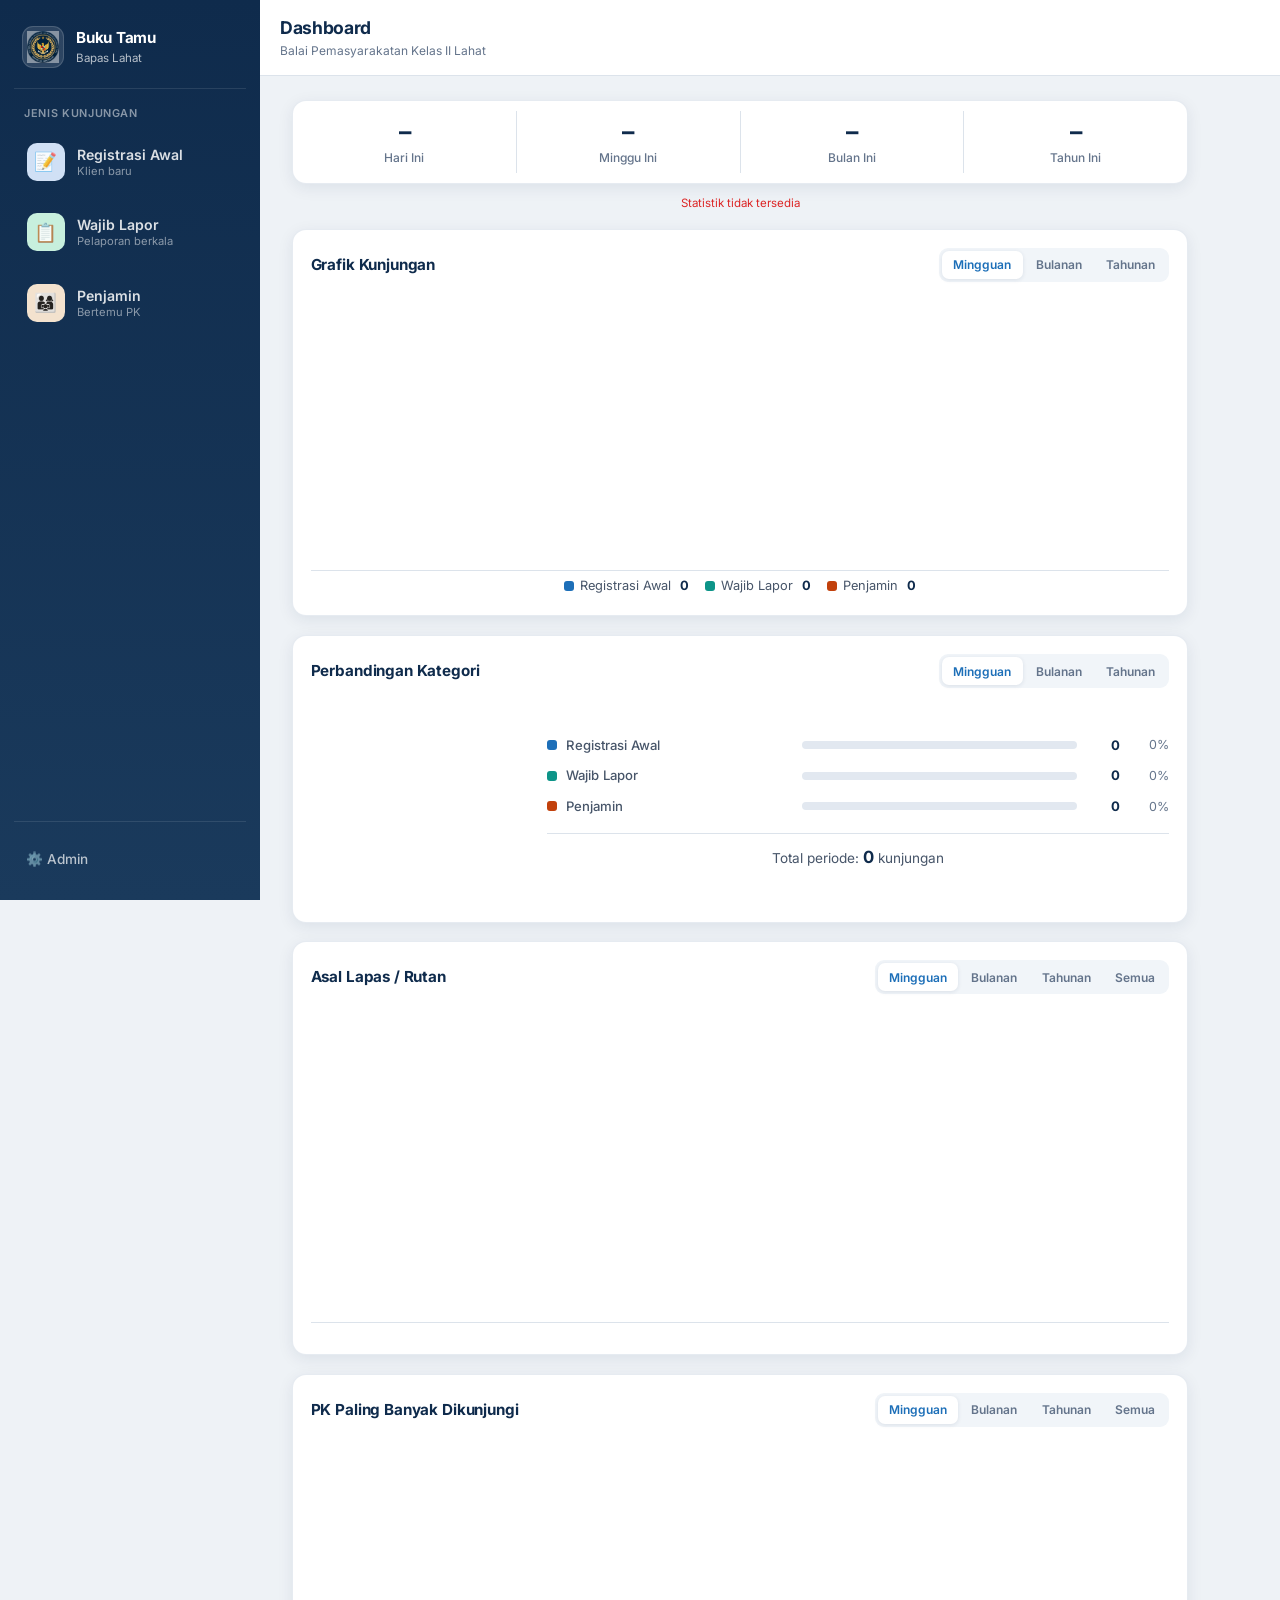
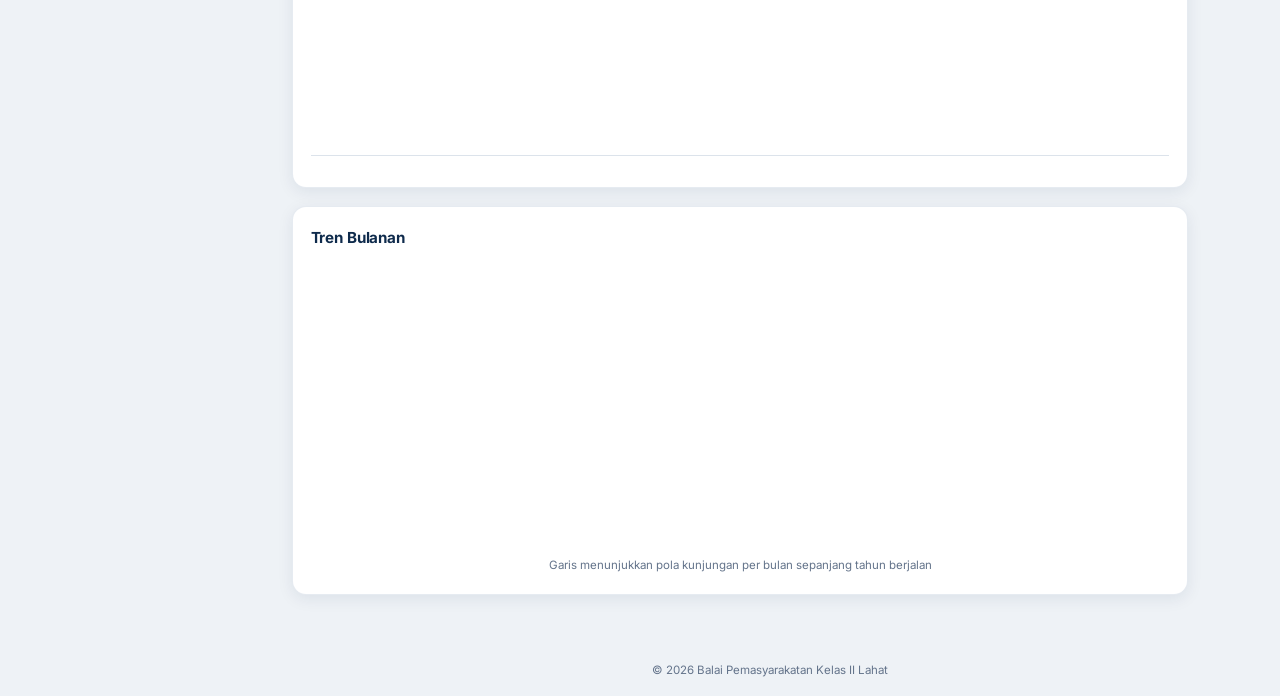
==== commit 722b8c58: "Add files via upload" ====
--- a/index.html
+++ b/index.html
@@ -15,7 +15,10 @@
     <!-- Sidebar kiri -->
     <aside class="sidebar" id="sidebar">
       <div class="sidebar-brand">
-        <div class="logo-icon">🏛️</div>
+        <div class="logo-icon">
+          <img src="img/logo.png" alt="Logo Bapas Lahat" class="logo-img"
+               onerror="this.style.display='none'; this.parentElement.classList.add('logo-fallback'); this.parentElement.textContent='🏛️';" />
+        </div>
         <div class="brand-text">
           <strong>Buku Tamu</strong>
           <span>Bapas Lahat</span>
@@ -257,38 +260,6 @@
                 <textarea id="catatan" name="catatan" rows="2" placeholder="Catatan lain jika ada..."></textarea>
               </div>
 
-              <div class="form-group">
-                <label>Foto Wajah Pengunjung <span class="required">*</span></label>
-                <p class="field-hint">Ambil foto dengan kamera perangkat di loket (pengunjung tidak perlu punya HP)</p>
-                <div class="camera-box" id="camera-box">
-                  <video id="camera-video" autoplay playsinline muted></video>
-                  <canvas id="camera-canvas" style="display:none"></canvas>
-                  <img id="camera-preview" alt="Foto wajah" style="display:none" />
-                  <div class="camera-placeholder" id="camera-placeholder">
-                    <span>📷</span>
-                    <p>Kamera belum aktif</p>
-                  </div>
-                </div>
-                <div class="camera-actions">
-                  <button type="button" class="btn-outline-sm" id="btn-start-camera">Aktifkan Kamera</button>
-                  <button type="button" class="btn-outline-sm primary-outline" id="btn-capture" style="display:none">Ambil Foto</button>
-                  <button type="button" class="btn-outline-sm" id="btn-retake" style="display:none">Ambil Ulang</button>
-                </div>
-                <input type="hidden" id="foto_wajah" name="foto_wajah" value="" />
-              </div>
-
-              <div class="form-group">
-                <label>Tanda Tangan Pengunjung <span class="opt-label">(opsional)</span></label>
-                <div class="sign-pad-wrap">
-                  <canvas id="sign-pad" width="400" height="160"></canvas>
-                  <div class="sign-pad-actions">
-                    <button type="button" class="btn-outline-sm" id="sign-clear">Hapus Tanda Tangan</button>
-                    <span class="sign-hint">Tanda tangani di kotak di atas (jari/mouse)</span>
-                  </div>
-                </div>
-                <input type="hidden" id="tanda_tangan" name="tanda_tangan" value="" />
-              </div>
-
               <div class="form-actions">
                 <button type="submit" class="btn-submit">
                   <span class="btn-text">Simpan Data Kunjungan</span>
--- a/css/style.css
+++ b/css/style.css
@@ -1296,3 +1296,22 @@
 .btn-outline-sm.primary-outline:hover {
   background: var(--accent-soft);
 }
+
+.logo-icon {
+  overflow: hidden;
+  padding: 0;
+}
+.logo-icon .logo-img {
+  width: 100%;
+  height: 100%;
+  object-fit: contain;
+  display: block;
+  padding: 4px;
+}
+.logo-icon.logo-fallback {
+  display: flex;
+  align-items: center;
+  justify-content: center;
+  font-size: 1.25rem;
+  padding: 0;
+}
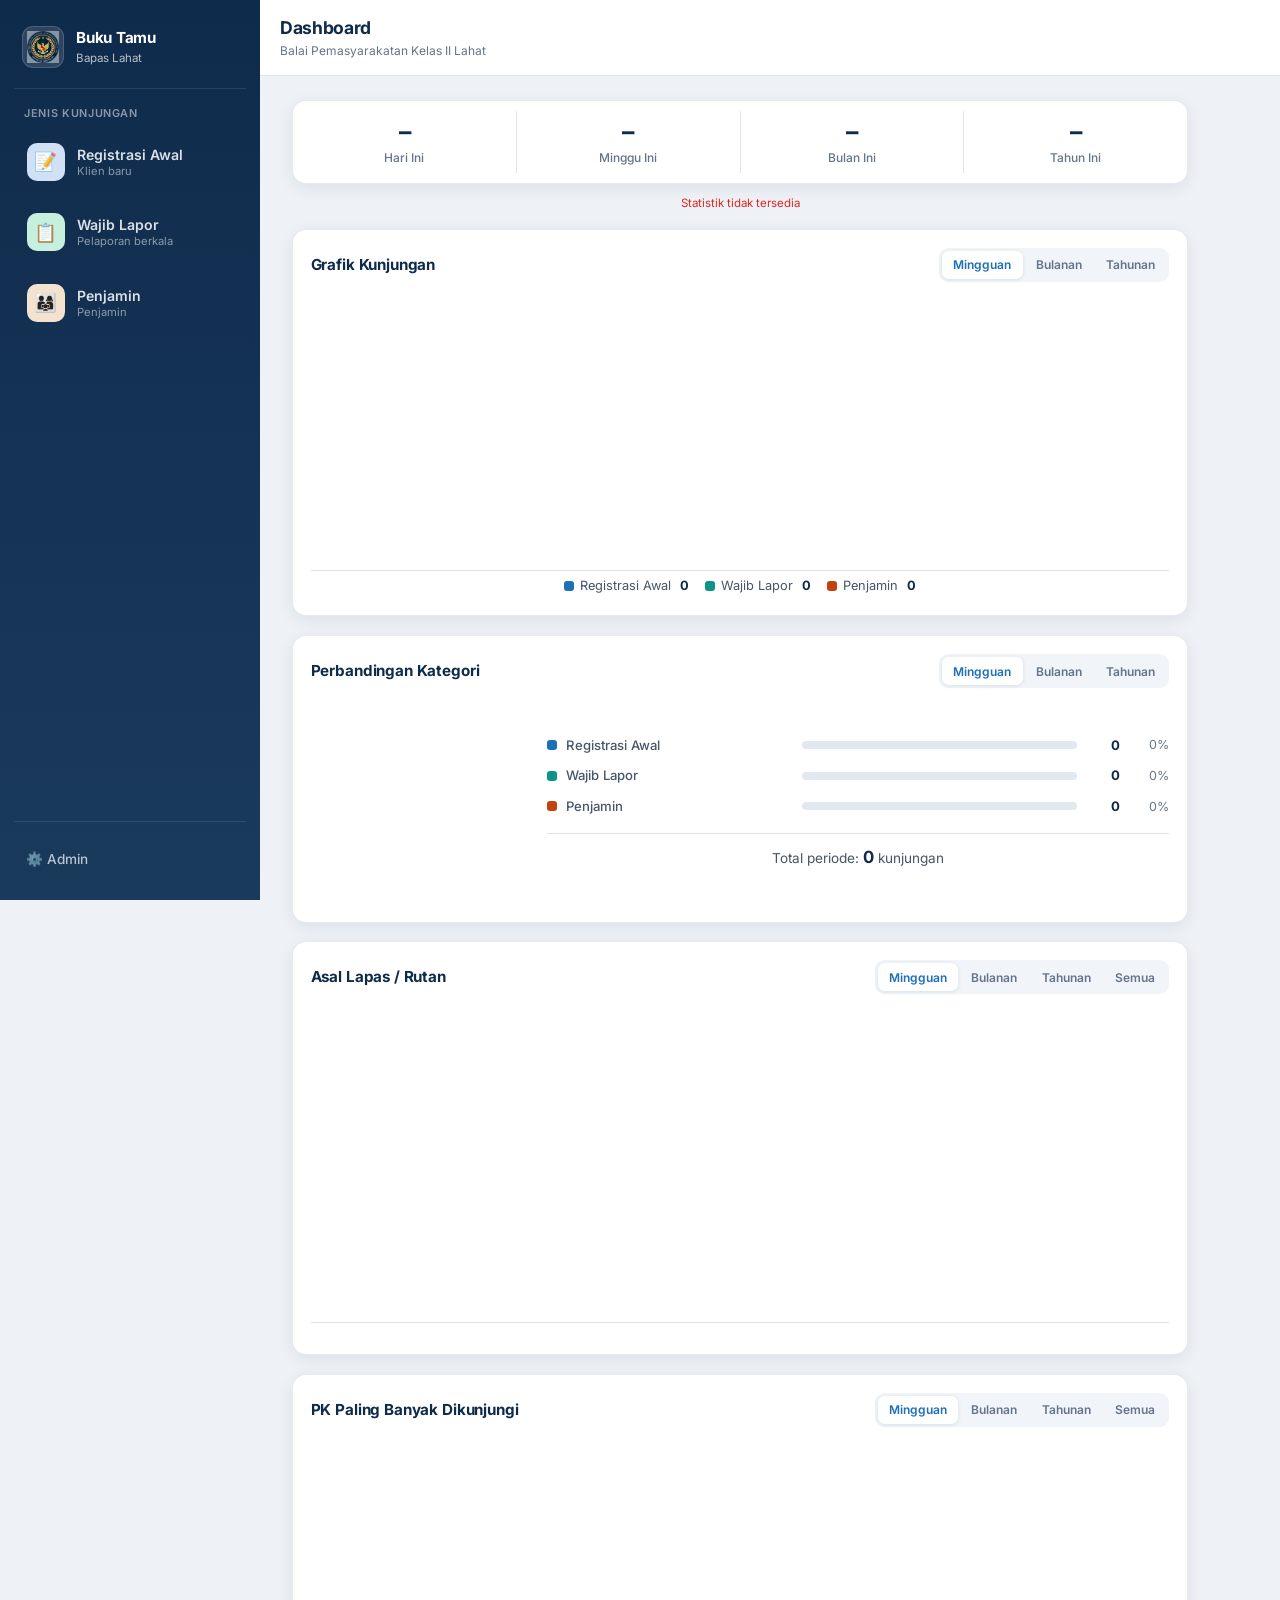
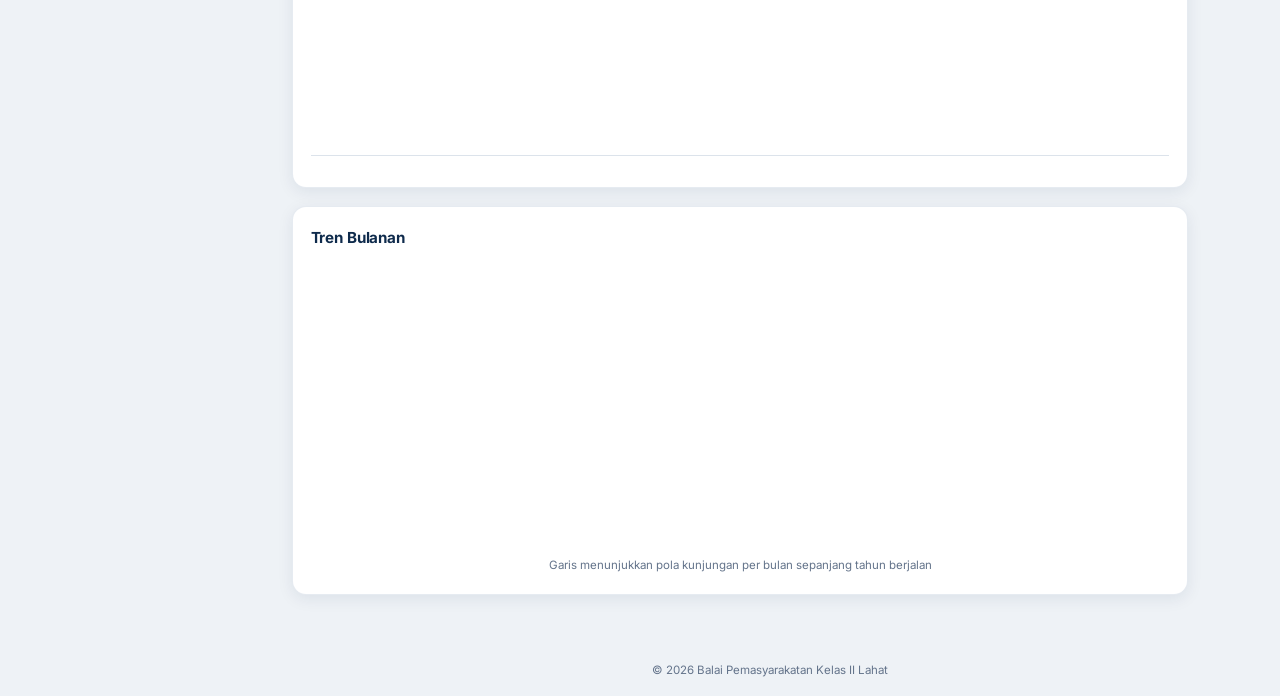
==== commit 14896a26: "Update index.html" ====
--- a/index.html
+++ b/index.html
@@ -45,7 +45,7 @@
           <span class="side-icon kel">👨‍👩‍👧</span>
           <span class="side-text">
             <span class="side-title">Penjamin</span>
-            <span class="side-desc">Bertemu PK</span>
+            <span class="side-desc">Penjamin</span>
           </span>
         </button>
       </nav>
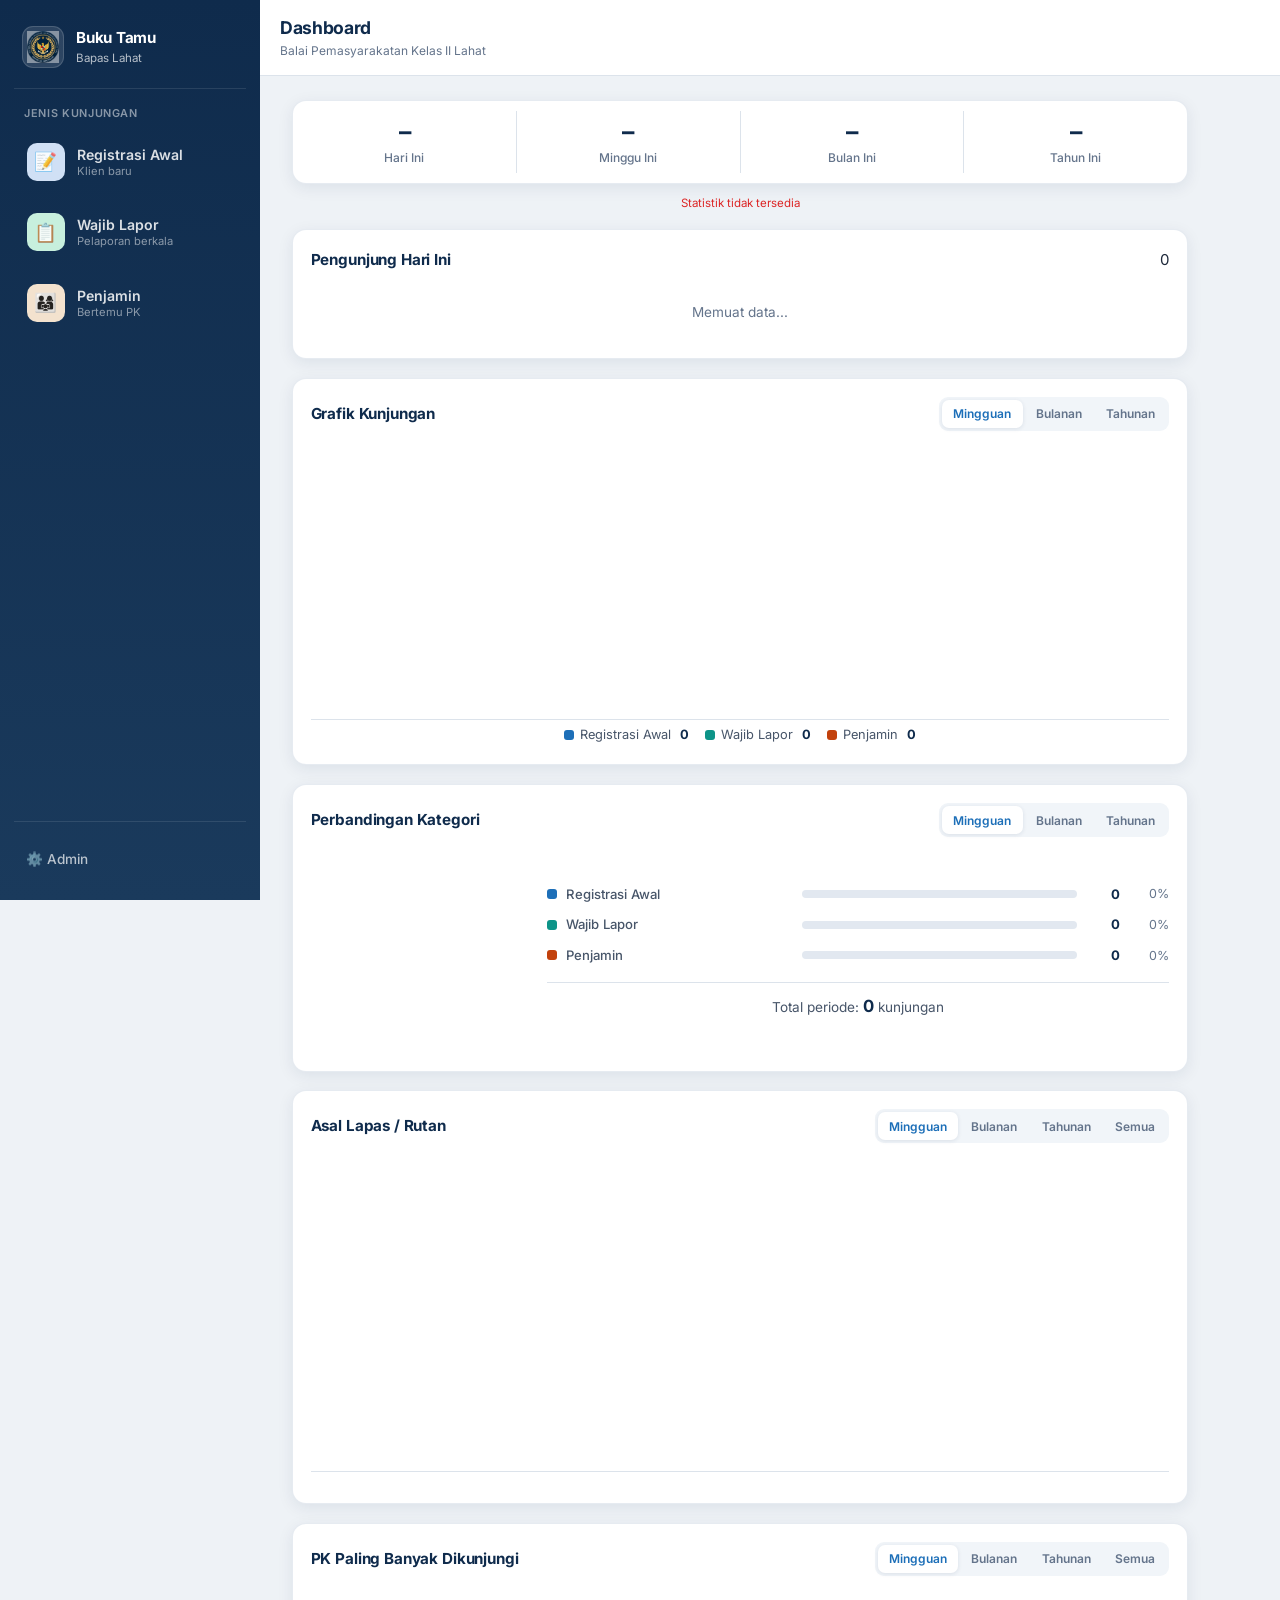
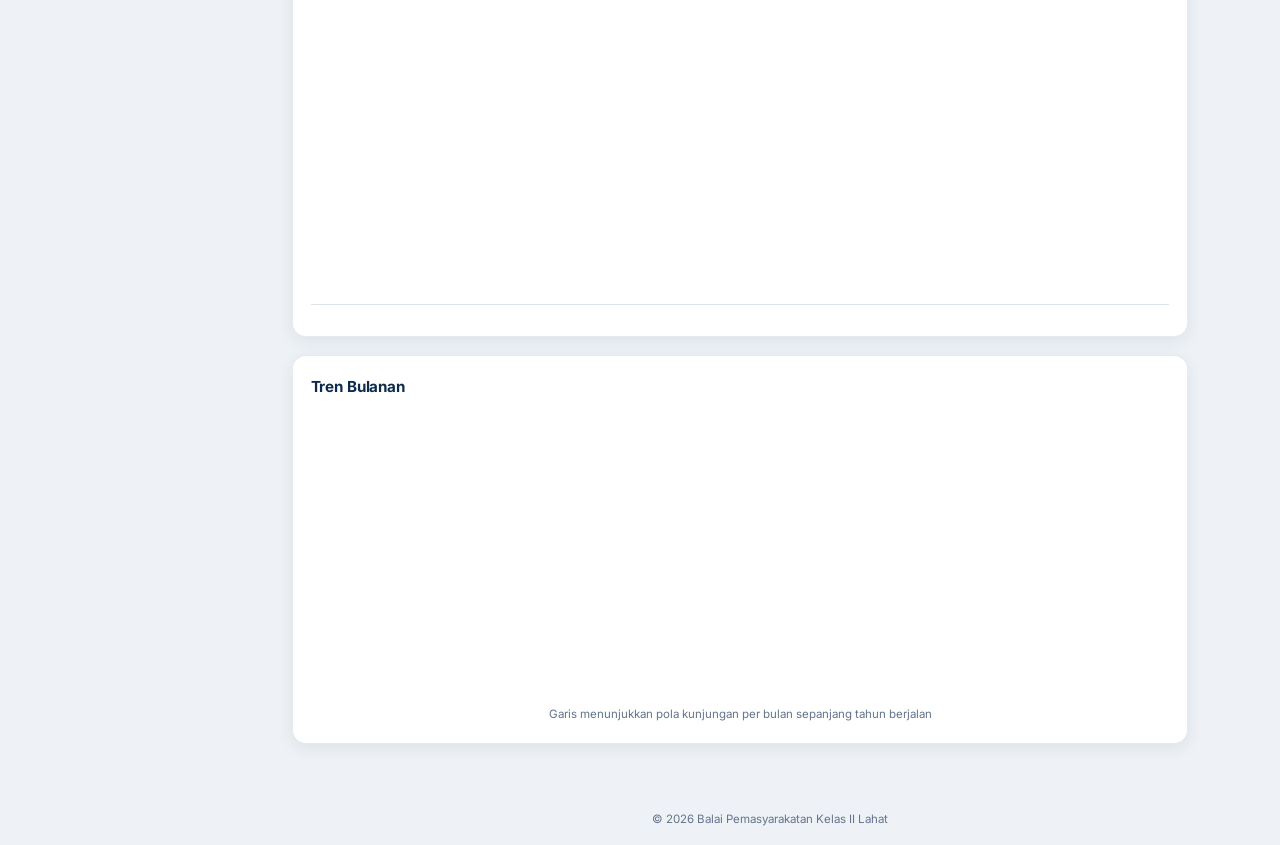
==== commit 46d6a8b1: "Add files via upload" ====
--- a/index.html
+++ b/index.html
@@ -45,7 +45,7 @@
           <span class="side-icon kel">👨‍👩‍👧</span>
           <span class="side-text">
             <span class="side-title">Penjamin</span>
-            <span class="side-desc">Penjamin</span>
+            <span class="side-desc">Bertemu PK</span>
           </span>
         </button>
       </nav>
@@ -93,6 +93,16 @@
             </div>
           </div>
           <p class="stats-meta" id="stats-meta">Memuat statistik...</p>
+
+          <div class="chart-card" id="today-visitors-card">
+            <div class="chart-header">
+              <h3>Pengunjung Hari Ini</h3>
+              <span class="today-count-badge" id="today-visitors-count">0</span>
+            </div>
+            <div id="today-visitors-list" class="today-visitors-list">
+              <p class="pk-rank-empty">Memuat data...</p>
+            </div>
+          </div>
 
           <div class="chart-card" id="chart-card">
             <div class="chart-header">
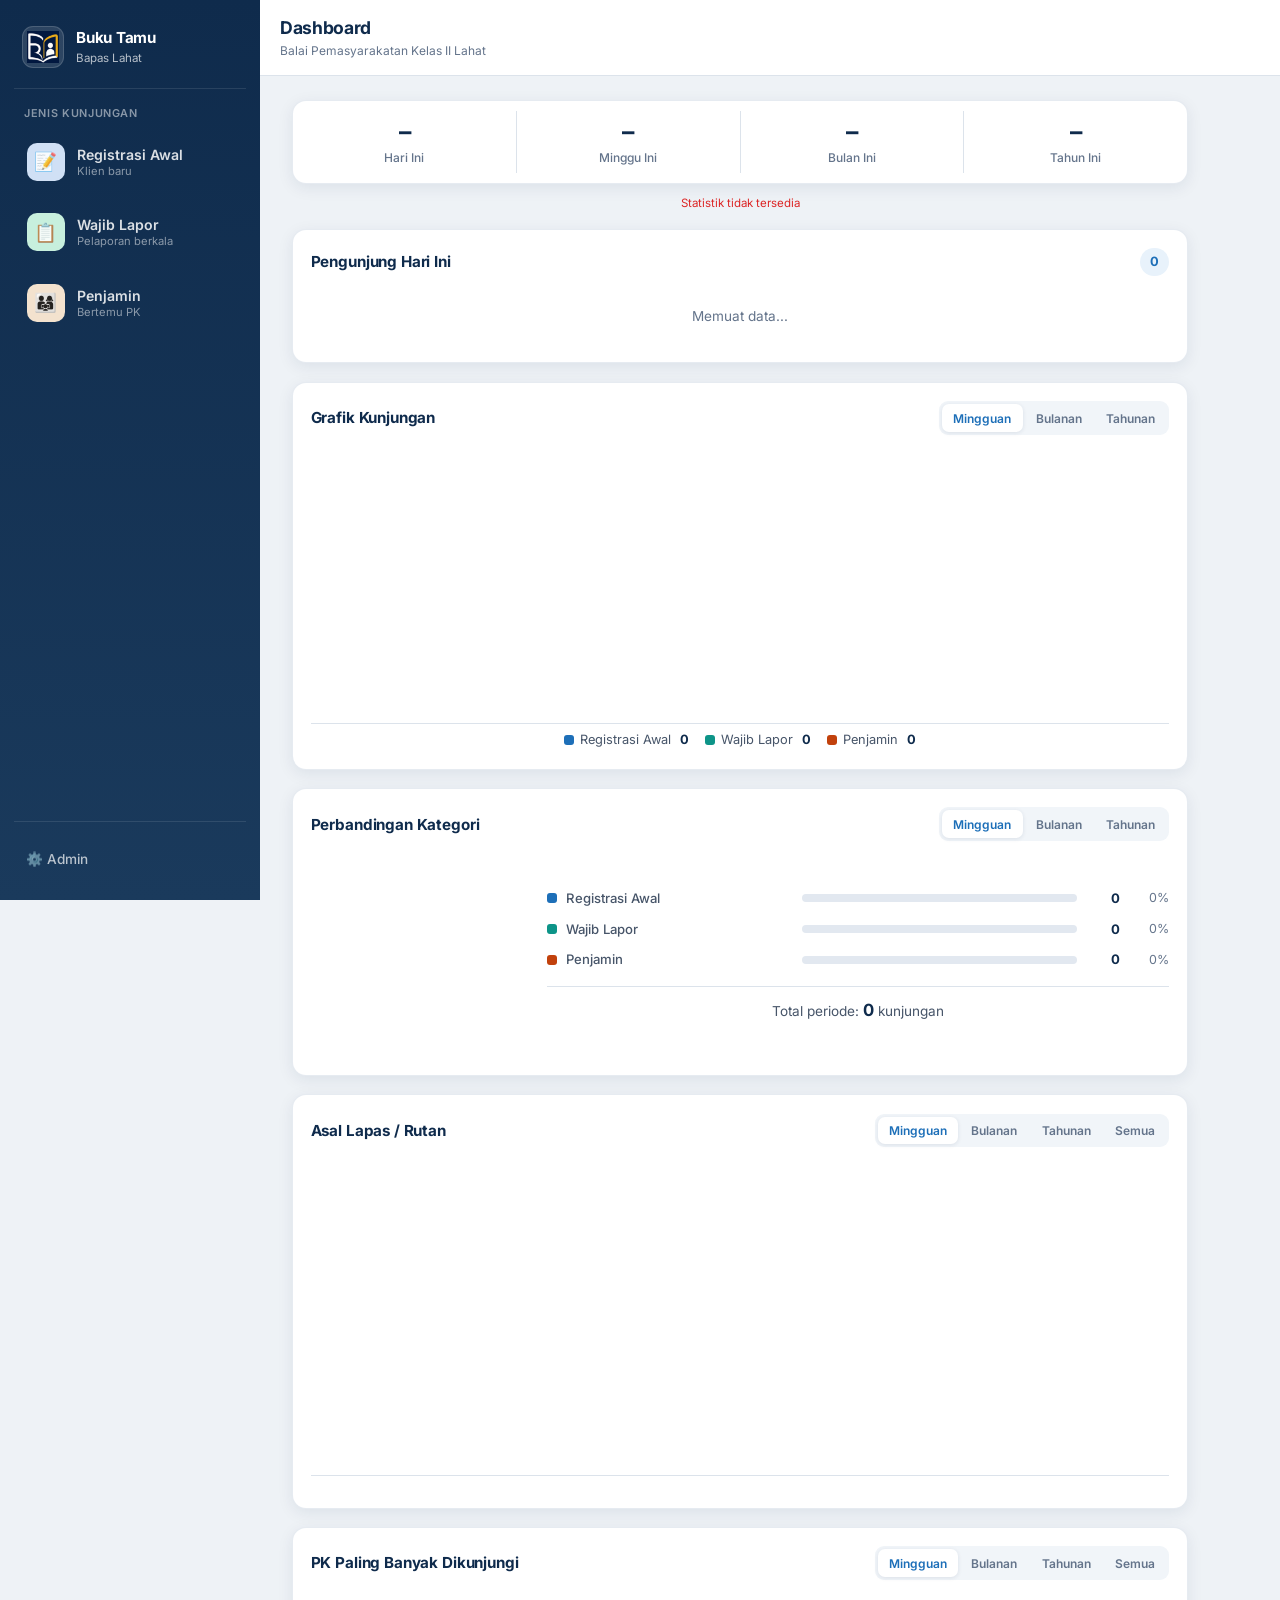
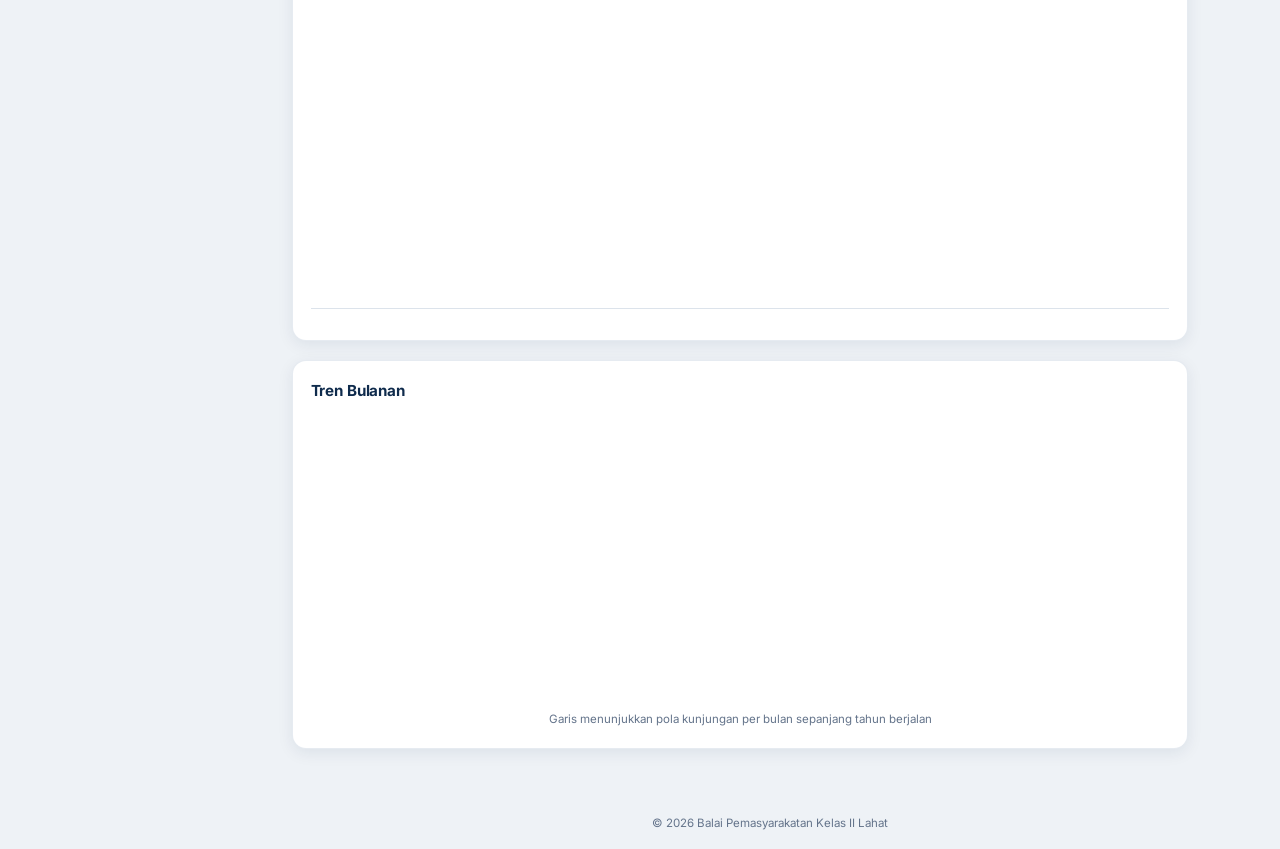
==== commit aeea7867: "Update index.html" ====
--- a/index.html
+++ b/index.html
@@ -4,6 +4,12 @@
   <meta charset="UTF-8" />
   <meta name="viewport" content="width=device-width, initial-scale=1.0, maximum-scale=1.0" />
   <title>Buku Tamu Online - Bapas Lahat</title>
+  <link rel="manifest" href="/manifest.json" />
+  <meta name="theme-color" content="#1e3a5f" />
+  <meta name="apple-mobile-web-app-capable" content="yes" />
+  <meta name="apple-mobile-web-app-status-bar-style" content="default" />
+  <meta name="apple-mobile-web-app-title" content="Buku Tamu" />
+  <link rel="apple-touch-icon" href="/img/logo.png" />
   <link rel="stylesheet" href="css/style.css" />
   <link rel="preconnect" href="https://fonts.googleapis.com">
   <link rel="preconnect" href="https://fonts.gstatic.com" crossorigin>
@@ -342,5 +348,14 @@
 
   <script src="js/config.js"></script>
   <script src="js/app.js"></script>
+  <script>
+  if ('serviceWorker' in navigator) {
+    window.addEventListener('load', () => {
+      navigator.serviceWorker.register('/service-worker.js')
+        .then((reg) => console.log('Service Worker aktif:', reg.scope))
+        .catch((err) => console.warn('SW gagal:', err));
+    });
+  }
+</script>
 </body>
 </html>
--- a/css/style.css
+++ b/css/style.css
@@ -1138,11 +1138,13 @@
 }
 #sign-pad {
   display: block;
-  width: 100%;
-  height: 160px;
+  width: 100% !important;
+  height: 180px !important;
   touch-action: none;
   cursor: crosshair;
   background: #fff;
+  user-select: none;
+  -webkit-user-select: none;
 }
 .sign-pad-actions {
   display: flex;
@@ -1315,3 +1317,58 @@
   font-size: 1.25rem;
   padding: 0;
 }
+
+.today-count-badge {
+  background: var(--accent-soft);
+  color: var(--accent);
+  font-size: 0.8rem;
+  font-weight: 700;
+  padding: 0.25rem 0.65rem;
+  border-radius: 999px;
+}
+.today-visitors-list {
+  display: flex;
+  flex-direction: column;
+  gap: 0.4rem;
+  max-height: 320px;
+  overflow-y: auto;
+}
+.today-visitor-item {
+  display: grid;
+  grid-template-columns: auto 1fr auto;
+  gap: 0.65rem;
+  align-items: center;
+  padding: 0.55rem 0.5rem;
+  border-radius: 10px;
+  background: #f8fafc;
+  border: 1px solid var(--border);
+  font-size: 0.86rem;
+}
+.today-visitor-item:hover {
+  background: #f1f5f9;
+}
+.tv-time {
+  font-size: 0.75rem;
+  font-weight: 600;
+  color: var(--text-muted);
+  min-width: 3.2rem;
+}
+.tv-name {
+  font-weight: 600;
+  color: var(--text);
+}
+.tv-meta {
+  font-size: 0.72rem;
+  color: var(--text-muted);
+  margin-top: 1px;
+}
+.tv-badge {
+  font-size: 0.68rem;
+  font-weight: 600;
+  padding: 0.2rem 0.45rem;
+  border-radius: 6px;
+  white-space: nowrap;
+}
+.tv-badge.reg { background: #dbeafe; color: #1e40af; }
+.tv-badge.wajib { background: #d1fae5; color: #065f46; }
+.tv-badge.kel { background: #ffedd5; color: #9a3412; }
